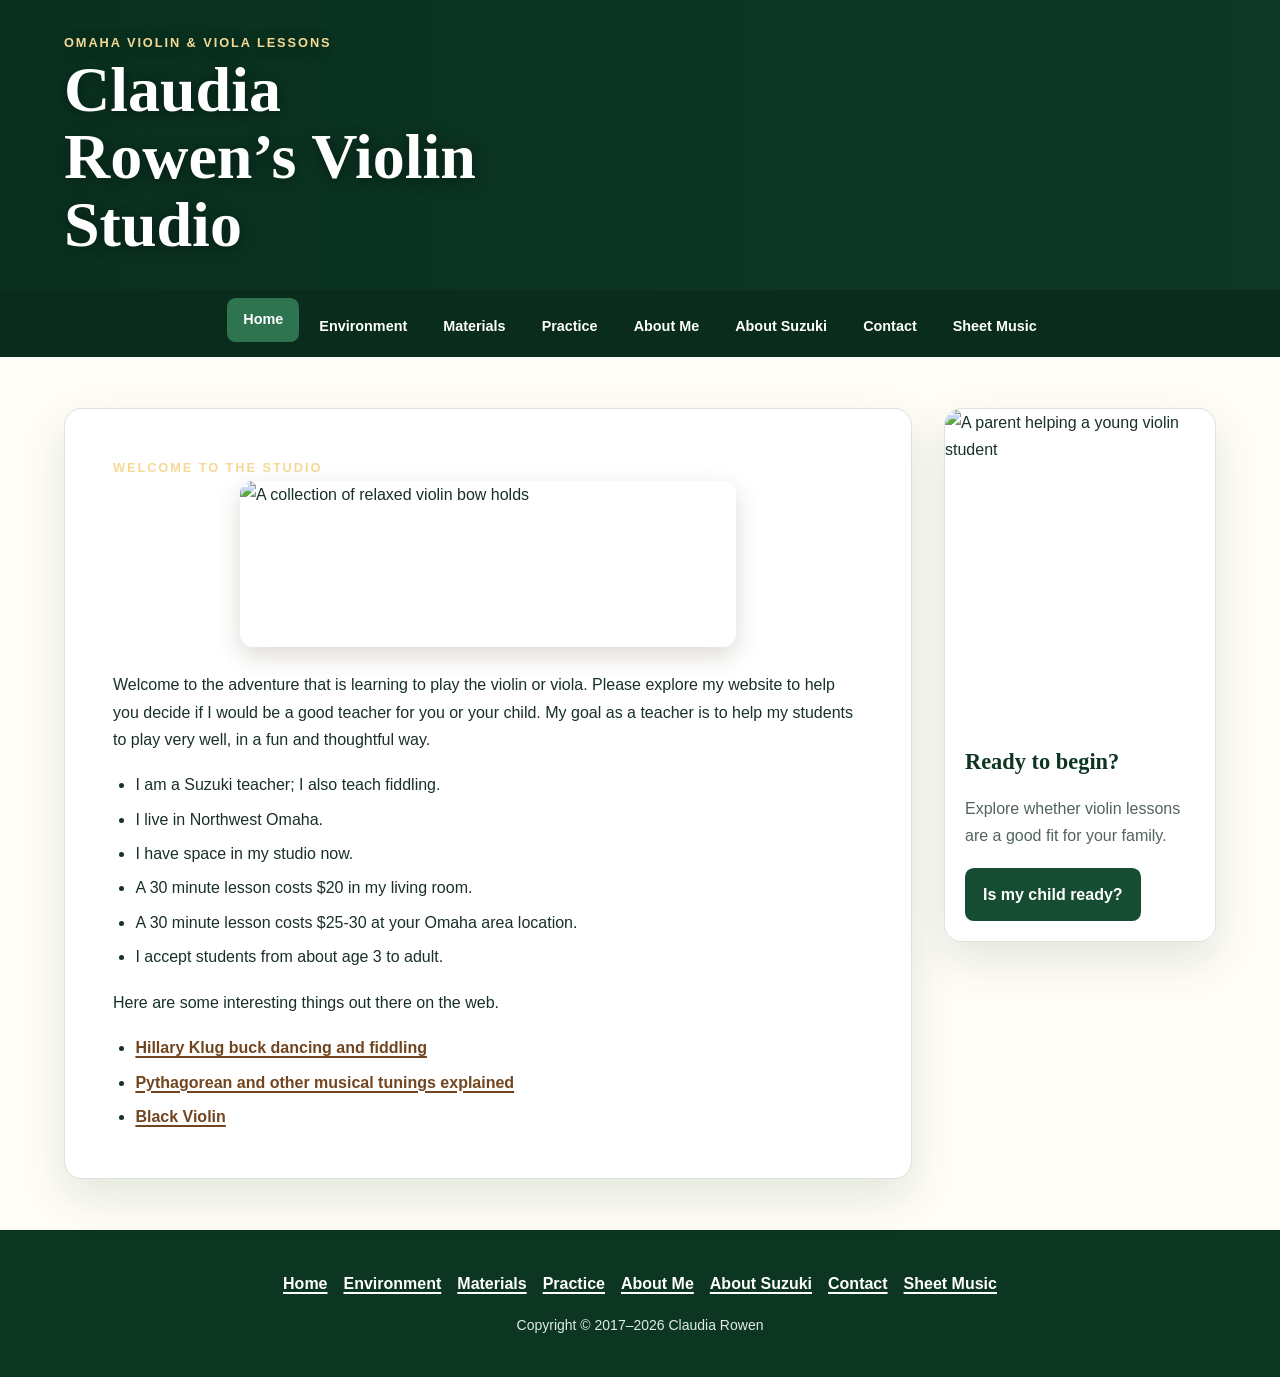
==== index.html @ 8d9bfc87 "Redesign site with responsive accessible layout" ====
<!DOCTYPE html>
<html lang="en">
<head>
  <meta charset="utf-8">
  <meta name="viewport" content="width=device-width, initial-scale=1">
  <meta name="description" content="Omaha violin and viola lessons in classical music and fiddling with Suzuki teacher Claudia Rowen.">
  <title>Home | Claudia Rowen's Violin Studio</title>
  <link rel="stylesheet" href="violinstyle.css">
</head>
<body>
<a class="skip-link" href="#main-content">Skip to main content</a>
<header class="site-header">
  <div class="brand"><p class="eyebrow">Omaha violin &amp; viola lessons</p><h1>Claudia Rowen&rsquo;s Violin Studio</h1></div>
  <nav class="site-nav" aria-label="Primary"><ul><li><a href="index.html" aria-current="page">Home</a></li><li><a href="environment.html">Environment</a></li><li><a href="materials.html">Materials</a></li><li><a href="practice.html">Practice</a></li><li><a href="aboutme.html">About Me</a></li><li><a href="suzuki.html">About Suzuki</a></li><li><a href="contact.html">Contact</a></li><li><a href="sheetMusic.html">Sheet Music</a></li></ul></nav>
</header>
<div class="page-shell">
  <main class="content-card" id="main-content" tabindex="-1">
    <p class="eyebrow">Welcome to the studio</p>
<img class="feature-image" src="pics/bowgripsOP.jpg" width="418" height="140" alt="A collection of relaxed violin bow holds"><!--Picture taken by Claudia Rowen's friend Ellen (Thanks!) -->


  <p>Welcome to the adventure that is learning to play the violin or viola.
  Please explore my website to help you decide if I would be
  a good teacher for you or your child. My goal as a teacher is to help my
  students
  to play very well, in a fun and thoughtful way.
  </p>

  <ul>
    <li>I am a Suzuki teacher; I also teach fiddling.</li>
    <li>I live in Northwest Omaha.  </li>
    <li>I have space in my studio now.</li>
    <li>A 30 minute lesson costs $20 in my living room.</li>
	<li>A 30 minute lesson costs $25-30 at your Omaha area location.</li>
	<li>I accept students from about age 3 to adult. </li>
  </ul>

  <p>
    Here are some interesting things out there on the web.
  </p>

  <ul>
    <li><a href="https://www.youtube.com/watch?v=CZYyVtRAkZ4" target="_blank" rel="noopener">Hillary Klug buck dancing and fiddling</a></li>
	<li><a href="https://www.youtube.com/watch?v=EdYzqLgMmgk" target="_blank" rel="noopener"> Pythagorean and other musical tunings explained </a></li>
    <li><a href="https://www.youtube.com/watch?v=vkajVW1okps" target="_blank" rel="noopener">Black Violin</a></li>
  </ul>
  </main>
  <aside class="side-card" aria-labelledby="ready-title">
    <img src="pics/littledougOP.jpg" width="103" height="295" alt="A parent helping a young violin student">
    <div><h2 id="ready-title">Ready to begin?</h2><p>Explore whether violin lessons are a good fit for your family.</p><a class="button-link" href="ready.html">Is my child ready?</a></div>
  </aside>
</div>
<footer class="site-footer"><nav aria-label="Footer"><ul class="footer-links"><li><a href="index.html">Home</a></li><li><a href="environment.html">Environment</a></li><li><a href="materials.html">Materials</a></li><li><a href="practice.html">Practice</a></li><li><a href="aboutme.html">About Me</a></li><li><a href="suzuki.html">About Suzuki</a></li><li><a href="contact.html">Contact</a></li><li><a href="sheetMusic.html">Sheet Music</a></li></ul></nav><p>Copyright &copy; 2017&ndash;2026 Claudia Rowen</p></footer>
</body>
</html>
---- violinstyle.css ----
:root {
  --forest: #164c32;
  --forest-dark: #0c3522;
  --leaf: #2f7450;
  --cream: #fffdf7;
  --sage: #e8f1e8;
  --sage-light: #f4f8f2;
  --gold: #c69a45;
  --brown: #71451f;
  --ink: #193027;
  --muted: #52645c;
  --white: #fff;
  --shadow: 0 18px 45px rgb(20 63 42 / 12%);
  --radius: 1.1rem;
  --content: 72rem;
}

* { box-sizing: border-box; }

html {
  scroll-behavior: smooth;
  overflow-x: hidden;
}

body {
  min-width: 0;
  margin: 0;
  color: var(--ink);
  background: var(--cream);
  font-family: Verdana, Arial, sans-serif;
  font-size: 1rem;
  line-height: 1.7;
}

img, video, iframe {
  display: block;
  max-width: 100%;
  height: auto;
}

a {
  color: var(--brown);
  font-weight: 700;
  text-decoration-thickness: .1em;
  text-underline-offset: .18em;
}

a:hover { color: var(--forest); }

:focus-visible {
  outline: 3px solid var(--gold);
  outline-offset: 4px;
  border-radius: .2rem;
}

.skip-link {
  position: fixed;
  z-index: 100;
  top: .5rem;
  left: .5rem;
  padding: .7rem 1rem;
  color: var(--white);
  background: var(--forest-dark);
  transform: translateY(-150%);
}

.skip-link:focus { transform: translateY(0); }

.site-header {
  color: var(--white);
  background-color: var(--forest-dark);
  background-image: linear-gradient(90deg, rgb(9 48 31 / 90%), rgb(15 58 38 / 62%)), url("pics/bannerOP.jpg");
  background-position: center;
  background-size: cover;
}

.brand {
  width: min(100% - 2rem, var(--content));
  min-height: 11rem;
  margin-inline: auto;
  display: flex;
  flex-direction: column;
  justify-content: center;
  padding-block: 2rem;
  text-shadow: 0 2px 15px rgb(0 0 0 / 45%);
}

.eyebrow {
  margin: 0 0 .15rem;
  color: #f4d996;
  font-size: .8rem;
  font-weight: 700;
  letter-spacing: .15em;
  text-transform: uppercase;
}

.brand h1 {
  max-width: 14ch;
  margin: 0;
  font-family: Georgia, "Times New Roman", serif;
  font-size: clamp(2rem, 7vw, 4rem);
  line-height: 1.05;
}

.site-nav { background: rgb(9 44 28 / 94%); }
.site-nav ul {
  width: min(100% - 1rem, var(--content));
  margin: 0 auto;
  padding: .5rem 0;
  display: flex;
  gap: .25rem;
  list-style: none;
}
.site-nav li { flex: 0 0 auto; }
.site-nav a {
  min-height: 2.75rem;
  padding: .65rem .8rem;
  display: inline-flex;
  align-items: center;
  color: var(--white);
  border-radius: .55rem;
  font-size: .9rem;
  line-height: 1.2;
  text-decoration: none;
}
.site-nav a:hover,
.site-nav a[aria-current="page"] { background: var(--leaf); }

.page-shell {
  width: min(100% - 2rem, var(--content));
  margin: clamp(1.5rem, 4vw, 3.5rem) auto;
  display: grid;
  gap: 1.5rem;
}

.content-card,
.side-card {
  min-width: 0;
  border: 1px solid #d9e5d8;
  border-radius: var(--radius);
  background: var(--white);
  box-shadow: var(--shadow);
}

.content-card { padding: clamp(1.25rem, 4vw, 3rem); }
.content-card > :first-child { margin-top: 0; }
.content-card > :last-child { margin-bottom: 0; }

h2, h3, h4 {
  color: var(--forest-dark);
  font-family: Georgia, "Times New Roman", serif;
  line-height: 1.2;
}
h2 { margin: 0 0 1.2rem; font-size: clamp(1.85rem, 6vw, 3rem); }
h3 { margin: 1.7rem 0 .6rem; font-size: clamp(1.35rem, 4vw, 1.75rem); }
h4 { margin: 1.3rem 0 .5rem; font-size: 1.2rem; }
p, ul, fieldset { margin-block: 0 1.15rem; }
ul { padding-left: 1.4rem; }
li + li { margin-top: .45rem; }

.feature-image {
  width: min(100%, 31rem);
  margin: 0 auto 1.5rem;
  border-radius: .8rem;
  box-shadow: 0 9px 24px rgb(70 53 29 / 18%);
}
.content-card img:not(.feature-image) {
  max-width: min(100%, 20rem);
  margin: 1rem auto;
  border-radius: .8rem;
  box-shadow: 0 9px 24px rgb(70 53 29 / 18%);
}

.side-card { overflow: hidden; align-self: start; }
.side-card img { width: 100%; max-height: 20rem; object-fit: cover; object-position: center 25%; }
.side-card div { padding: 1.25rem; }
.side-card h2 { font-size: 1.4rem; }
.side-card p { color: var(--muted); }
.button-link,
button {
  min-height: 2.75rem;
  padding: .7rem 1rem;
  display: inline-flex;
  align-items: center;
  justify-content: center;
  border: 2px solid var(--forest);
  border-radius: .55rem;
  font: inherit;
  font-weight: 700;
  cursor: pointer;
}
.button-link, button[type="submit"] { color: var(--white); background: var(--forest); text-decoration: none; }
.button-link:hover, button[type="submit"]:hover { color: var(--white); background: var(--forest-dark); }
button[type="reset"] { color: var(--forest); background: transparent; }

form { max-width: 42rem; }
.form-field { margin-bottom: 1rem; }
label, legend { display: block; margin-bottom: .35rem; font-weight: 700; }
input, textarea { font-size: 1rem; }
input[type="text"], input[type="email"], input[type="tel"], textarea {
  width: 100%;
  max-width: 100%;
  padding: .75rem;
  color: var(--ink);
  border: 2px solid #a8b9ae;
  border-radius: .45rem;
  background: var(--white);
}
input:focus, textarea:focus { border-color: var(--forest); }
textarea { min-height: 10rem; resize: vertical; }
fieldset { padding: 1rem; border: 1px solid #bdcec2; border-radius: .6rem; }
.radio-list { padding: 0; list-style: none; }
.radio-list label { min-height: 2.75rem; display: flex; align-items: center; gap: .7rem; font-weight: 400; }
.radio-list input { width: 1.25rem; height: 1.25rem; accent-color: var(--forest); }
.form-actions { display: flex; flex-wrap: wrap; gap: .75rem; }
.required-note { color: var(--muted); font-size: .9rem; }

.site-footer {
  padding: 2.5rem 1rem;
  color: #dfece4;
  background: var(--forest-dark);
  text-align: center;
}
.footer-links { margin: 0 0 1rem; padding: 0; display: flex; flex-wrap: wrap; justify-content: center; gap: .5rem 1rem; list-style: none; }
.footer-links li + li { margin: 0; }
.footer-links a { color: var(--white); }
.site-footer p { margin: 0; font-size: .875rem; }

@media (min-width: 48rem) {
  .site-nav ul { justify-content: center; flex-wrap: wrap; overflow: visible; }
  .page-shell { grid-template-columns: minmax(0, 1fr) 15rem; gap: 2rem; }
  .content-card img.floatright { float: right; margin: .4rem 0 1rem 1.5rem; }
  .content-card img.floatleft { float: left; margin: .4rem 1.5rem 1rem 0; }
}

@media (max-width: 47.99rem) {
  .site-nav ul {
    display: grid;
    grid-template-columns: repeat(2, minmax(0, 1fr));
    gap: .25rem;
  }
  .site-nav li { min-width: 0; }
  .site-nav a { width: 100%; justify-content: center; text-align: center; }
}

@media (min-width: 64rem) {
  .page-shell { grid-template-columns: minmax(0, 1fr) 17rem; }
  .site-nav a { padding-inline: 1rem; }
}

@media (max-width: 30rem) {
  .brand { min-height: 9rem; }
  .page-shell { width: min(100% - 1rem, var(--content)); margin-block: .75rem 1.5rem; gap: .75rem; }
  .content-card { border-radius: .8rem; }
  .side-card { display: grid; grid-template-columns: 7rem 1fr; }
  .side-card img { height: 100%; max-height: none; }
  .side-card div { padding: 1rem; }
  .side-card h2 { font-size: 1.25rem; }
}

@media (prefers-reduced-motion: reduce) {
  html { scroll-behavior: auto; }
}
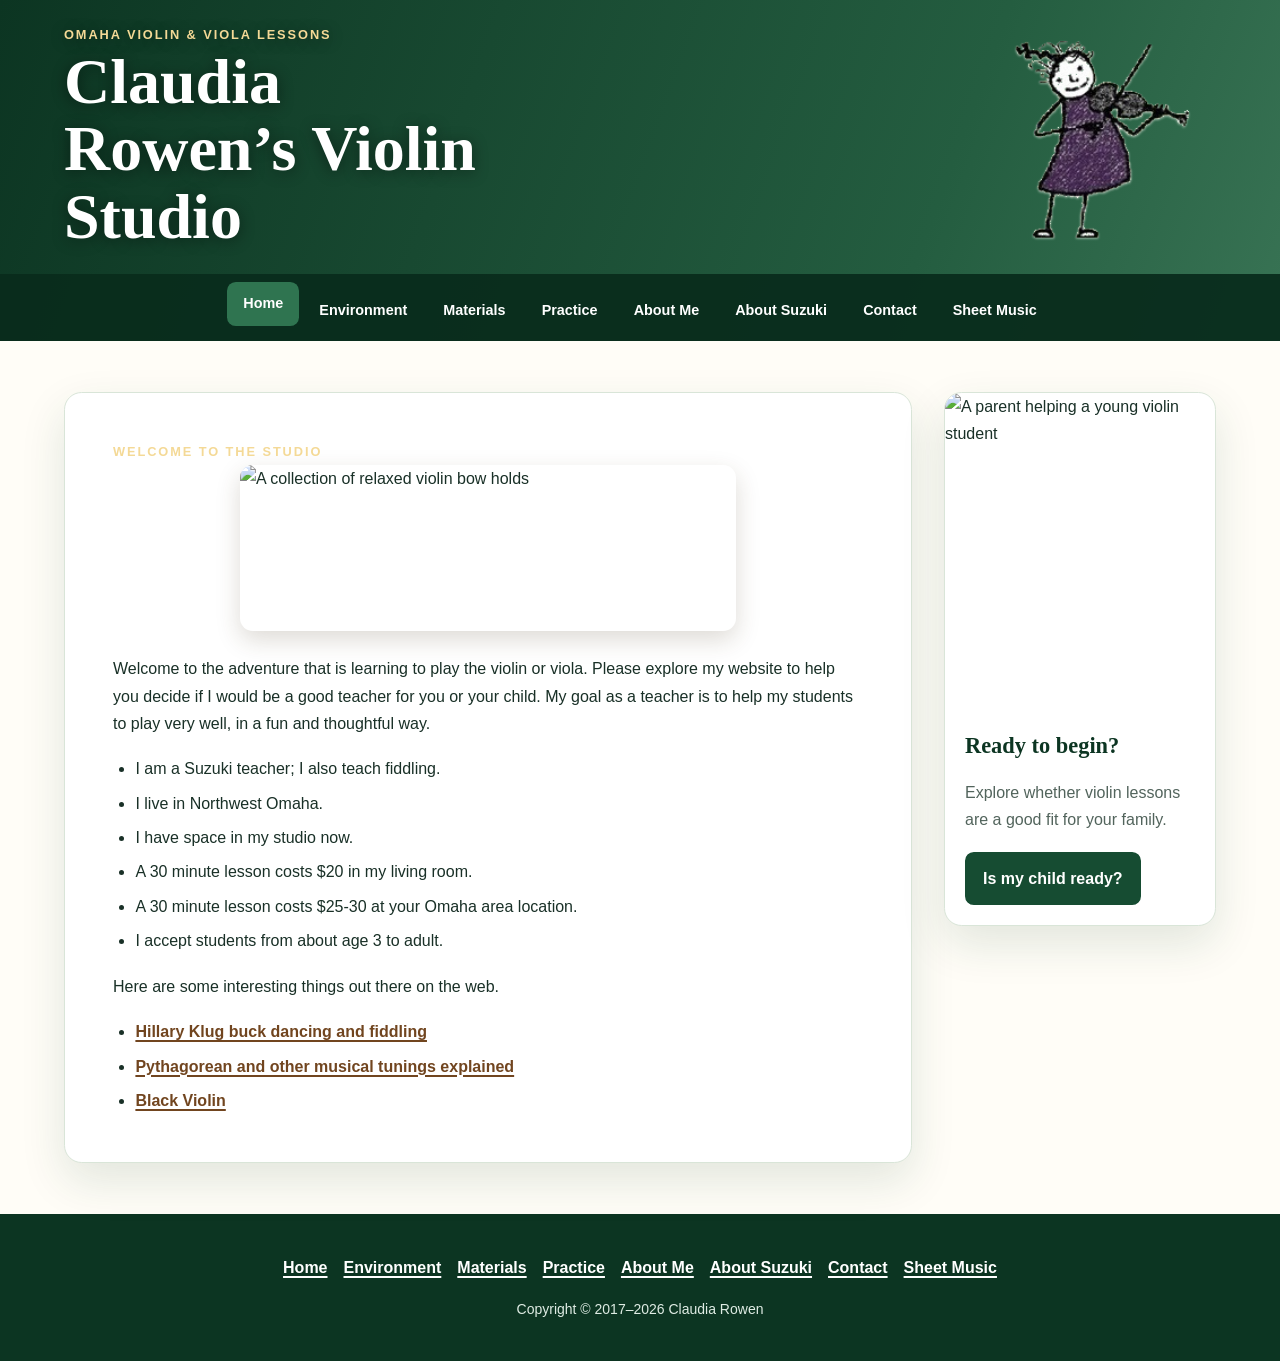
==== commit b0a8c064: "Fix header violinist with responsive decorative image" ====
--- a/index.html
+++ b/index.html
@@ -10,7 +10,10 @@
 <body>
 <a class="skip-link" href="#main-content">Skip to main content</a>
 <header class="site-header">
-  <div class="brand"><p class="eyebrow">Omaha violin &amp; viola lessons</p><h1>Claudia Rowen&rsquo;s Violin Studio</h1></div>
+  <div class="brand">
+    <div class="brand-copy"><p class="eyebrow">Omaha violin &amp; viola lessons</p><h1>Claudia Rowen&rsquo;s Violin Studio</h1></div>
+    <img class="brand-character" src="pics/violin-character.png" width="184" height="185" alt="" aria-hidden="true">
+  </div>
   <nav class="site-nav" aria-label="Primary"><ul><li><a href="index.html" aria-current="page">Home</a></li><li><a href="environment.html">Environment</a></li><li><a href="materials.html">Materials</a></li><li><a href="practice.html">Practice</a></li><li><a href="aboutme.html">About Me</a></li><li><a href="suzuki.html">About Suzuki</a></li><li><a href="contact.html">Contact</a></li><li><a href="sheetMusic.html">Sheet Music</a></li></ul></nav>
 </header>
 <div class="page-shell">
--- a/violinstyle.css
+++ b/violinstyle.css
@@ -69,20 +69,30 @@
 .site-header {
   color: var(--white);
   background-color: var(--forest-dark);
-  background-image: linear-gradient(90deg, rgb(9 48 31 / 90%), rgb(15 58 38 / 62%)), url("pics/bannerOP.jpg");
-  background-position: center;
-  background-size: cover;
+  background-image: linear-gradient(110deg, var(--forest-dark), #245d40 72%, #387354);
 }
 
 .brand {
   width: min(100% - 2rem, var(--content));
   min-height: 11rem;
   margin-inline: auto;
-  display: flex;
-  flex-direction: column;
-  justify-content: center;
-  padding-block: 2rem;
+  display: grid;
+  grid-template-columns: minmax(0, 1fr) clamp(8rem, 18vw, 13rem);
+  align-items: center;
+  gap: clamp(1rem, 3vw, 2.5rem);
+  padding-block: 1.5rem;
   text-shadow: 0 2px 15px rgb(0 0 0 / 45%);
+}
+
+.brand-copy { min-width: 0; }
+
+/* Keep the complete decorative artwork in normal flow, beside the wording. */
+.brand-character {
+  width: 100%;
+  height: auto;
+  object-fit: contain;
+  pointer-events: none;
+  filter: drop-shadow(0 1px 1px rgb(255 253 247 / 55%));
 }
 
 .eyebrow {
@@ -249,7 +259,12 @@
 }
 
 @media (max-width: 30rem) {
-  .brand { min-height: 9rem; }
+  .brand {
+    min-height: 9rem;
+    grid-template-columns: minmax(0, 1fr) clamp(5rem, 24vw, 7.5rem);
+    gap: .75rem;
+    padding-block: 1.25rem;
+  }
   .page-shell { width: min(100% - 1rem, var(--content)); margin-block: .75rem 1.5rem; gap: .75rem; }
   .content-card { border-radius: .8rem; }
   .side-card { display: grid; grid-template-columns: 7rem 1fr; }
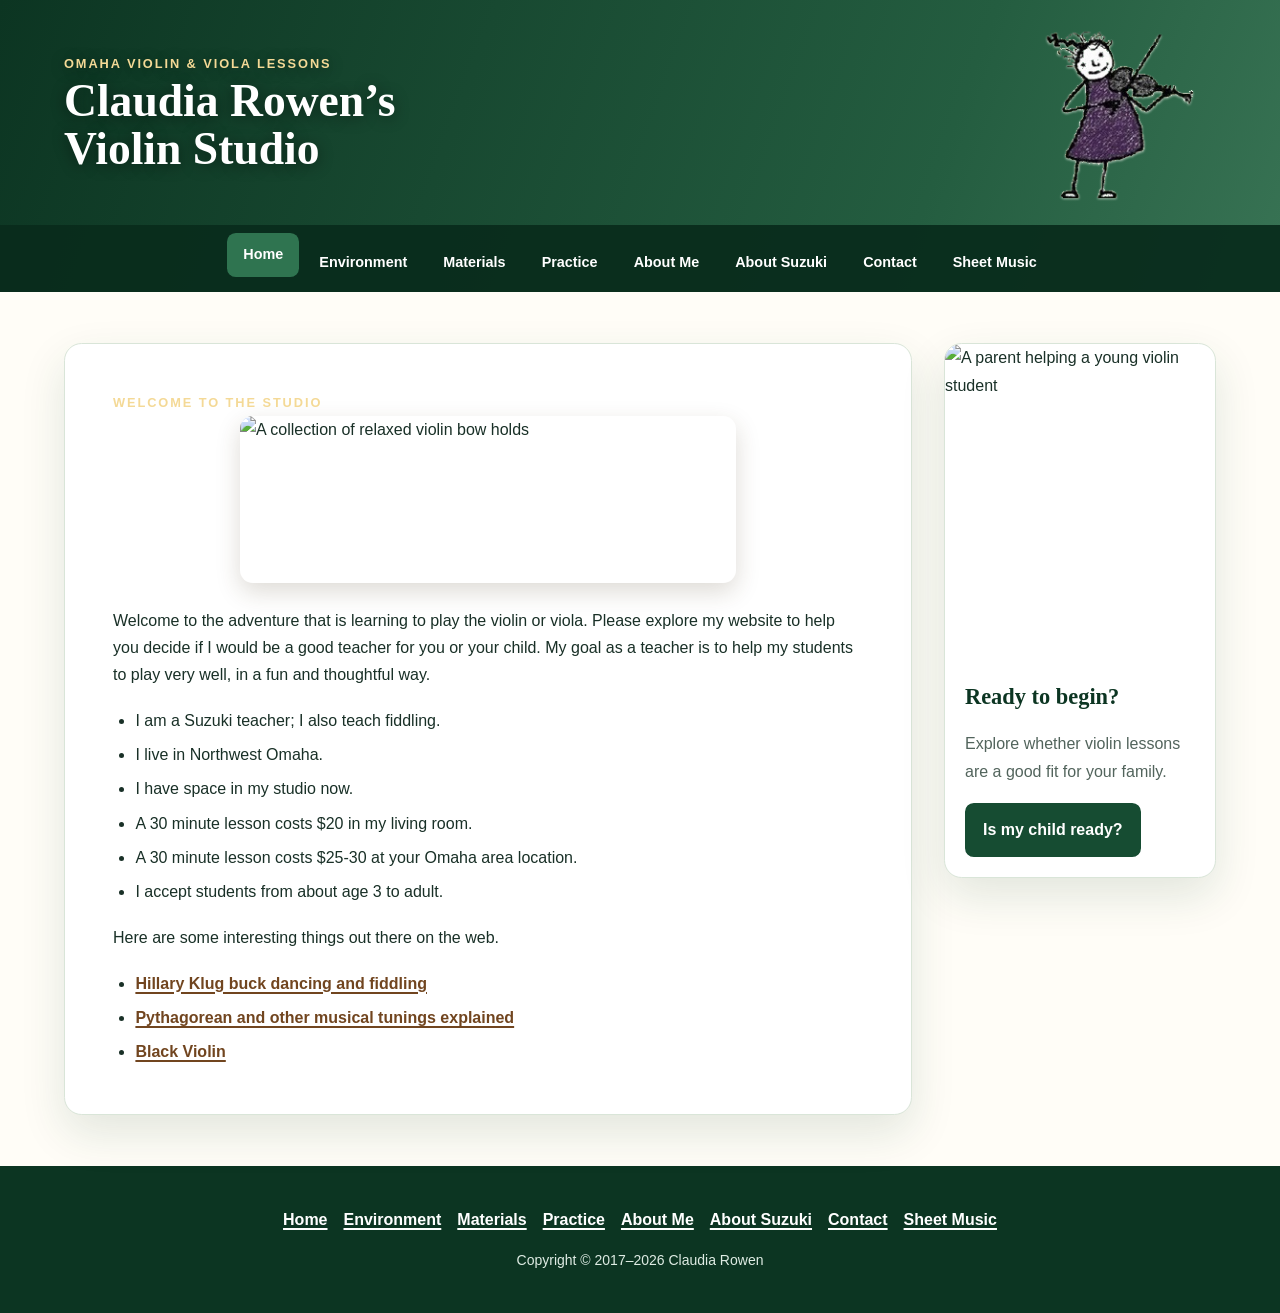
==== commit 5357015a: "Keep responsive header compact and version stylesheet" ====
--- a/index.html
+++ b/index.html
@@ -5,7 +5,7 @@
   <meta name="viewport" content="width=device-width, initial-scale=1">
   <meta name="description" content="Omaha violin and viola lessons in classical music and fiddling with Suzuki teacher Claudia Rowen.">
   <title>Home | Claudia Rowen's Violin Studio</title>
-  <link rel="stylesheet" href="violinstyle.css">
+  <link rel="stylesheet" href="violinstyle.css?v=aa38d39eb8a2">
 </head>
 <body>
 <a class="skip-link" href="#main-content">Skip to main content</a>
--- a/violinstyle.css
+++ b/violinstyle.css
@@ -74,13 +74,13 @@
 
 .brand {
   width: min(100% - 2rem, var(--content));
-  min-height: 11rem;
   margin-inline: auto;
   display: grid;
-  grid-template-columns: minmax(0, 1fr) clamp(8rem, 18vw, 13rem);
+  /* One fluid row avoids a size jump at the phone breakpoint. */
+  grid-template-columns: minmax(0, 1fr) clamp(5.25rem, 3rem + 10vw, 11rem);
   align-items: center;
-  gap: clamp(1rem, 3vw, 2.5rem);
-  padding-block: 1.5rem;
+  gap: clamp(.75rem, 2vw, 2rem);
+  padding-block: clamp(1rem, 2vw, 1.5rem);
   text-shadow: 0 2px 15px rgb(0 0 0 / 45%);
 }
 
@@ -105,11 +105,12 @@
 }
 
 .brand h1 {
-  max-width: 14ch;
+  max-width: 18ch;
   margin: 0;
   font-family: Georgia, "Times New Roman", serif;
-  font-size: clamp(2rem, 7vw, 4rem);
+  font-size: clamp(2rem, 1.25rem + 2vw, 3.5rem);
   line-height: 1.05;
+  text-wrap: balance;
 }
 
 .site-nav { background: rgb(9 44 28 / 94%); }
@@ -259,12 +260,6 @@
 }
 
 @media (max-width: 30rem) {
-  .brand {
-    min-height: 9rem;
-    grid-template-columns: minmax(0, 1fr) clamp(5rem, 24vw, 7.5rem);
-    gap: .75rem;
-    padding-block: 1.25rem;
-  }
   .page-shell { width: min(100% - 1rem, var(--content)); margin-block: .75rem 1.5rem; gap: .75rem; }
   .content-card { border-radius: .8rem; }
   .side-card { display: grid; grid-template-columns: 7rem 1fr; }
